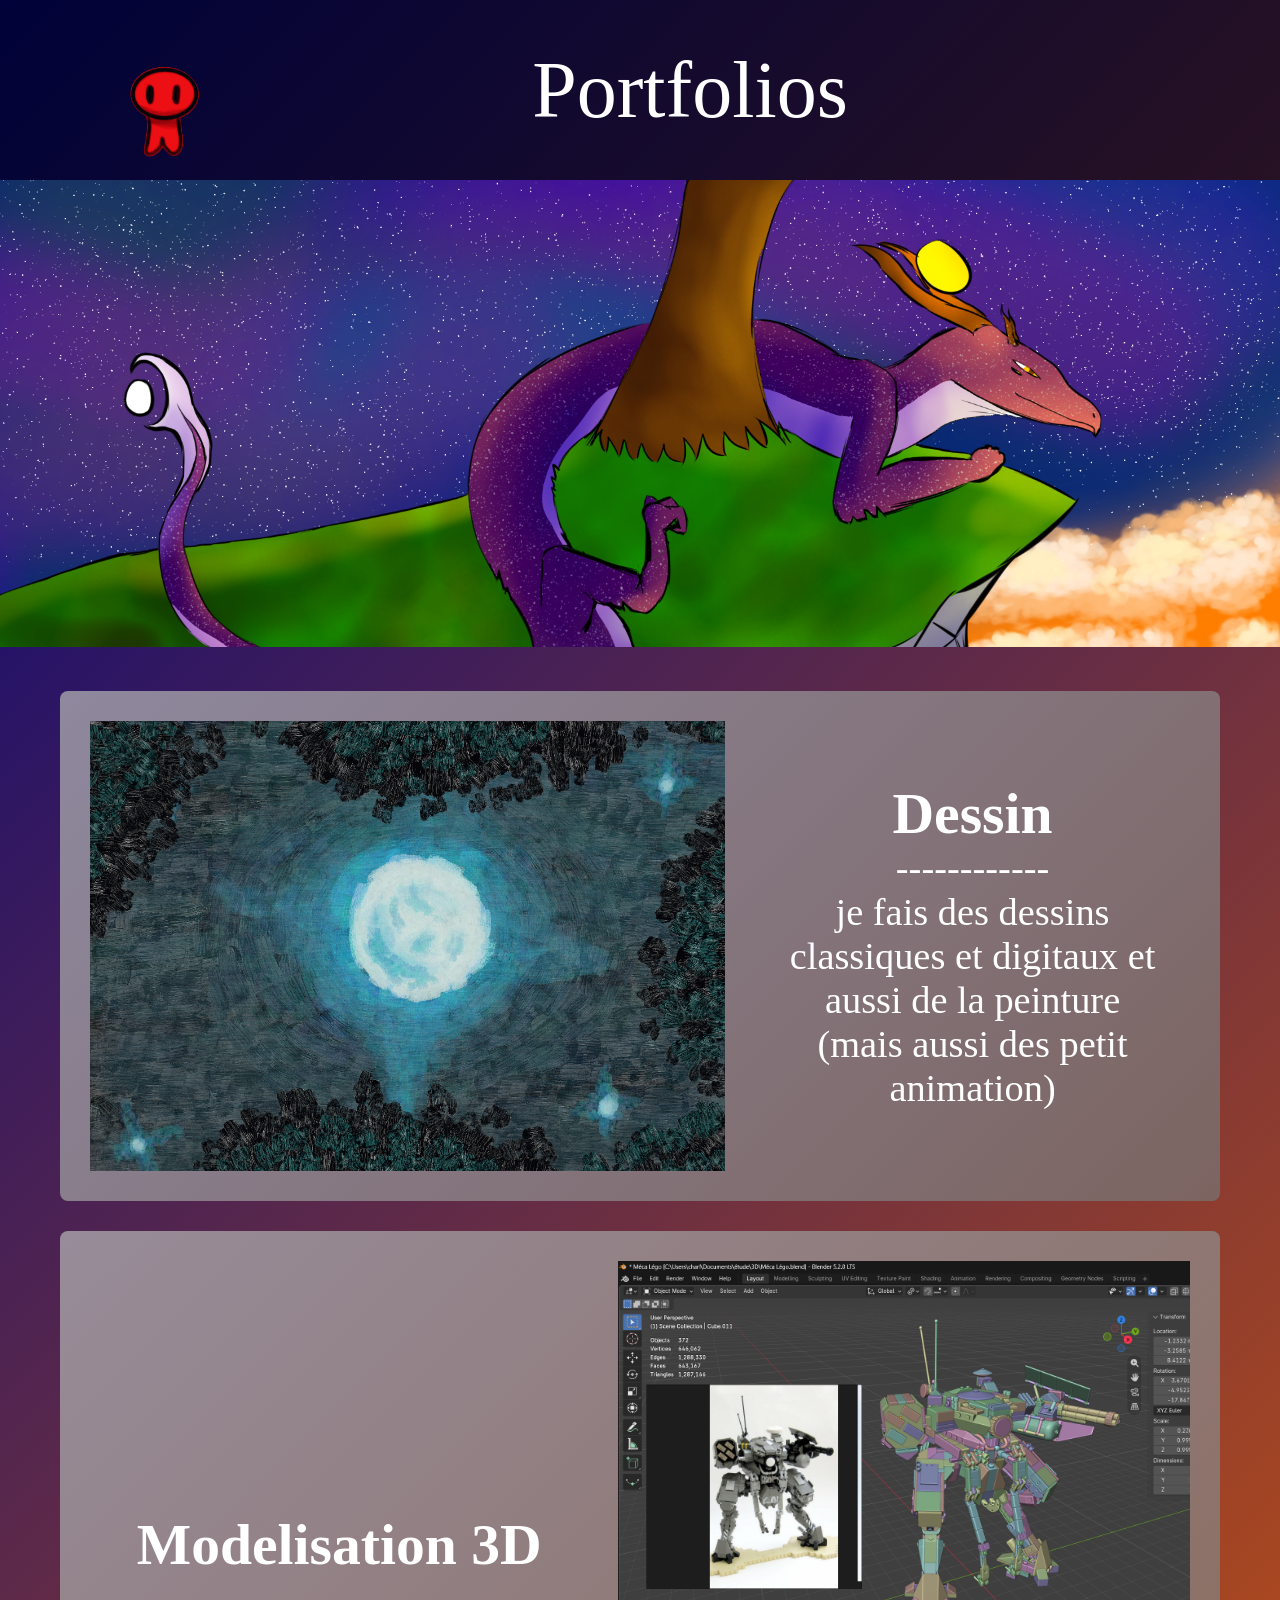
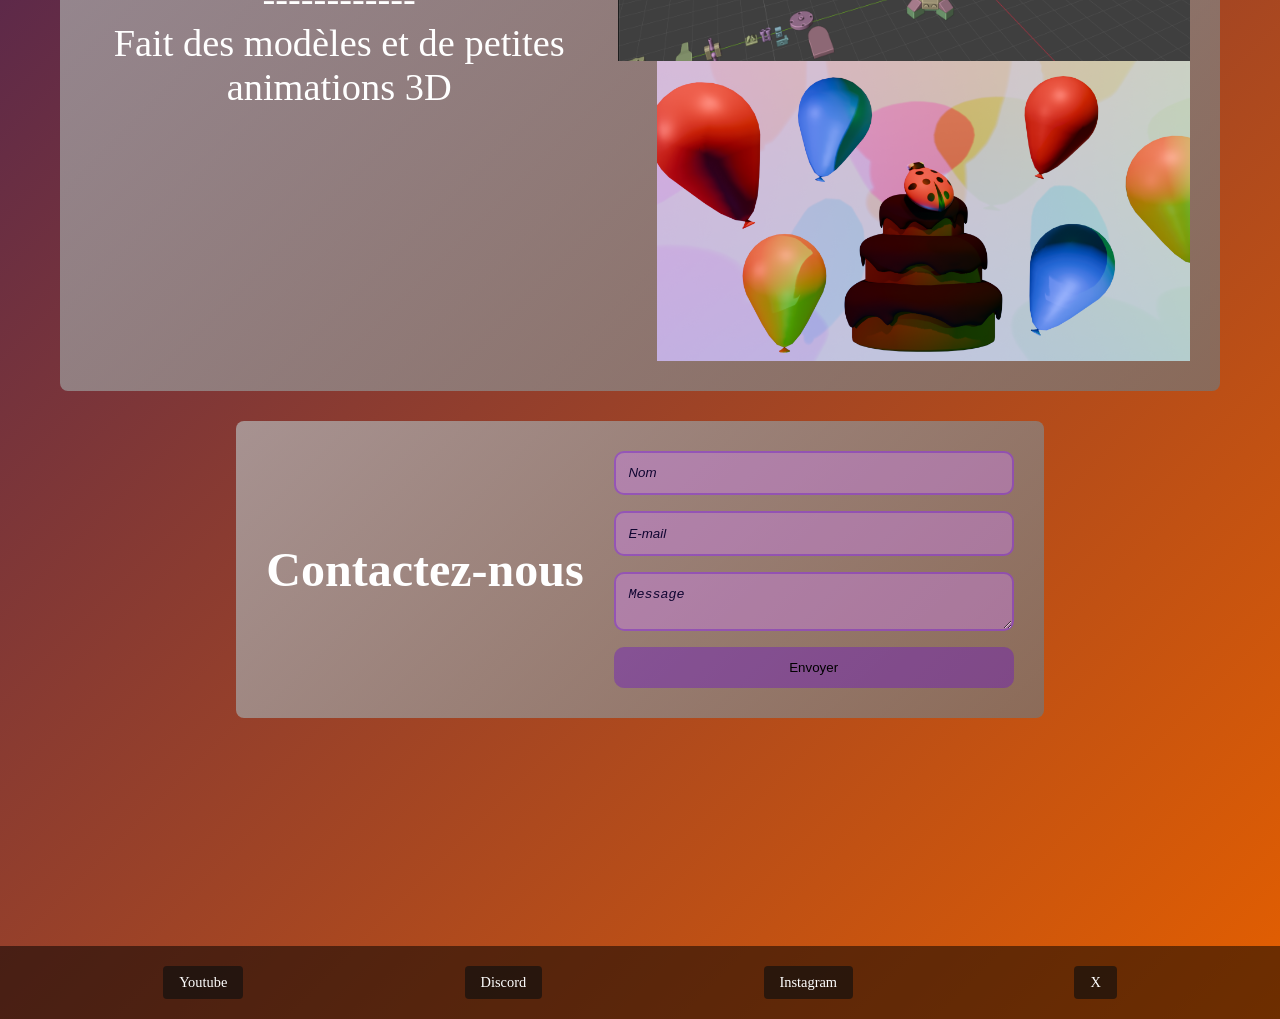
==== index.html @ e3217dac "Add files via upload" ====
<!DOCTYPE html>
<html lang="fr">

<head>
    <meta charset="UTF-8">
    <meta name="viewport" content="width=device-width, initial-scale=1.0">
    <link rel="stylesheet" href="style.css">
    <title>Portfolios</title>
</head>

<body>
    <!-- Tout votre HTML doit se trouver après cette ligne -->
     
    <!-- ==================================================
            BANDO
        ==================================================-->
    <header>
        <div class="bando">
            <img src="Image/petit_dance.gif" id="gif">
            <h1>Portfolios</h1>
        </div>
    </header>

    <main>
        <!-- ==================================================
                IMAGE D'ACCUEIL
             ==================================================-->
        <section class="accueil">
            <div class="accueil-image">
                <img src="Image/Grand_image.png" alt="Image principale">
            </div>
            
        </section>

        <!-- ==================================================
                DESSIN
             ==================================================-->

        <section class="content-section">
            <div class="content-block">
                <div class="Image_selecte_1">
                    <img src="Image/interpretation_La_Nuit_étoilée.png" id="dessin_digital">
                </div>

                <div class="text-box">
                    <h2>Dessin</h2>
                    <a>------------</a>
                    <p>je fais des dessins classiques et digitaux et aussi de la peinture</p>
                    <p2>(mais aussi des petit animation)</p2>
                </div>
            </div>
        </section>

        <!-- ==================================================
                    3D
             ==================================================-->

        <section class="content-section">
            <div class="content-block reverse">
                <!-- Cadre pour l'image 2 -->
                
                <div class="Image_selecte_2">
                    <img src="Image/meca_3D.png" id="Image_3D_1">
                    <img src="Image/image_3D.png" id="Image_3D_2">
                </div>

                <div class="text-box">
                    <h2>Modelisation 3D</h2>
                    <a>------------</a>
                    <p>Fait des modèles et de petites animations 3D</p>
                </div>
                
            </div>
        </section>

        <!-- ==================================================
                    FORMULAIRE
             ==================================================-->
        <section class="section-contact">
            <div class="content-block">
                <h2 class="contact-title mb-2">Contactez-nous</h2>

                <form class="contact-form" action="" novalidate>

                    <input id="nom-input" type="text" placeholder="Nom">
                    <p class="nom-error hidden">Remplissez le nom</p>

                    <input id="email-input" type="email" placeholder="E-mail">
                    <p class="email-error hidden">Remplissez l'email</p>
            
                    <textarea id="message" placeholder="Message"></textarea>
                    <p class="message-error hidden">Remplissez le message</p>
            
                    <input id="button-submit" type="submit" value="Envoyer">
                    <p class="form-success hidden">Message bien envoyé !</p>

                    <p class="message-cacher hidden">Il y a un bouton cacher :)</p>
            </div>
        </section>
        
    </main>

    <a href="bouton.html" class="bouton-invisible">:)</a>
    <!-- ==================================================
            PIEND
        ==================================================-->
    <footer>

        <div class="deso hidden">
            <m>Désolée je n'est pas mis de réseau</m>
        </div>


        <div class="footer-container">
            <a href="#" class="reseau-lien">Youtube</a>
            <a href="#" class="reseau-lien">Discord</a>
            <a href="#" class="reseau-lien">Instagram</a>
            <a href="#" class="reseau-lien">X</a>
        </div>

    </footer>
    
    <!-- Ne rien écrire ni modifier en dessous de cette ligne -->
    <script src="javascript.js"></script>
</body>
</html>
---- style.css ----
/* Global reset basique : */
/* Pour garantir une apparence homogène entre différents navigateurs */
* {
    box-sizing: border-box;
    margin: 0;
    padding: 0;
}

/* Tout votre code CSS doit se trouver en dessous de cette ligne */


body {
    /*degrader*/
    background: linear-gradient(135deg, #00047c, #e45f00);
    margin: 0;
    color: #ffffff;
    width: 100%;
    min-height: 100vh;
    display: flex;
    flex-direction: column;
}

main {
    flex: 1;
    width: 100%;
}

/* =========================================
   BANDO
   ========================================= */

header {
    width: 100%;
    background-color: #0000008a;
    padding: 15px 0;
}

.bando {
    max-width: 1200px;
    margin: 0 auto;
    padding: 0 20px;
    display: flex;
    align-items: center;
    #gif{
        height: 150px;
    }
}

/* Cadre du Logo */



header h1 {
    flex-grow: 1;
    text-align: center;
    font-size: 5rem;
    font-weight: normal;
    margin-right: 100px;
}

/* =========================================
   ACCUEIL
   ========================================= */

.accueil {
    
    margin-bottom: 40px;
    position: relative;
    overflow: hidden;
}

.accueil-image{
    width: 100%;
    height: 100%;           
    object-fit: fill;
    img {
        width: 100%;
        height: 100%;
        object-fit: fill;
    }
}

/* Modification : object-fit: fill pour occuper tout l'emplacement */


/* =========================================
   3. SECTIONS CONTENU (IMAGE + PARAGRAPHE)
   ========================================= */
   
.content-section {
    width: 100%;
    max-width: 1200px;
    margin: 0 auto 30px auto;
    padding: 0 20px;
}

.content-block {
    background: linear-gradient(135deg, #b4b4b4b9, #757575b6);
    padding: 30px;
    border-radius: 8px;
    display: flex;
    align-items: center;
    justify-content: space-between;
    gap: 30px;
}

.content-block.reverse {
    flex-direction: row-reverse;
}

/* Cadre des images de présentation */

.Image_selecte_1 {
    display: flex;
    flex-direction: column; /* Empile les images les unes sous les autres */
    align-items: flex-end;  /* Aligne les images empilées tout à droite */
    
    #dessin_digital {
        height: 450px;
    }

}



.Image_selecte_2 {
    display: flex;
    flex-direction: column; /* Empile les images les unes sous les autres */
    align-items: flex-end;  /* Aligne les images empilées tout à droite */
    
    #Image_3D_1 {
        height: 400px;
    }
    #Image_3D_2 {
        height: 300px;
    }
}

.text-box {
    flex: 2;
    font-size: 2.4rem;
    text-align: center;
}



/* =========================================
   4. FORMULAIRE DE CONTACT
   ========================================= */

.section-contact {
    max-width: 64rem;
    margin: auto;
    margin-bottom: 10rem;
    display: flex;
    flex-direction: column;
    align-items: center;
}

.contact-title {
    font-size: 3rem;
}

.hidden {
    display: none;
}

.contact-form {
    display: flex;
    flex-direction: column;
    gap: 1rem;
    width: 25rem;

    input,
    textarea {
        border: 2px solid #6a11c964;
        border-radius: 10px;
        padding: 0.8rem;
        background-color: #d285f565;
    }

    input::placeholder,
    textarea::placeholder {
        color: #100531;
        font-style: italic;
    }

    #button-submit {
        background-color: #6a11c964;
        border: none;
    }
    #button-submit:hover {
        background-color: #6a11c911;
        cursor: pointer;          /* Transforme le curseur en petite main */
    }   
}

/* FORMULAIRE ***** */

.nom-error,
.email-error,
.message-error {
    color: #bc0a0a;
    
}

.form-success,
.message-cacher{
    font-family: Rajdhani;
    font-size: 2rem;
    font-weight: bold;
    text-align: center;
    color: #24003a;
}

/* =========================================
   5.BOUTON INVISIBLE
   ========================================= */
.bouton-invisible {
    display: inline-block; 
    padding: 25px 50px;
    color: transparent;     
    background: transparent; 
    border: none;           
    text-decoration: none; 
    cursor: pointer;       
}

/* =========================================
   6. PIED DE LA PAGE
   ========================================= */

footer {
    width: 100%;
    background-color: #00000084;
    padding: 20px 0;
    margin-top: auto;
}

.footer-container {
    max-width: 1200px;
    margin: 0 auto;
    padding: 0 20px;
    display: flex;
    justify-content: space-around;
    align-items: center;
    flex-wrap: wrap;
    gap: 15px;
}

footer a {
    color: #ffffff;
    text-decoration: none;
    font-size: 0.9rem;
    background-color: #0f0f0fa5;
    padding: 8px 16px;
    border-radius: 4px;
    border:none;
    
}

footer a:hover{
        background-color: #969caa;
    }
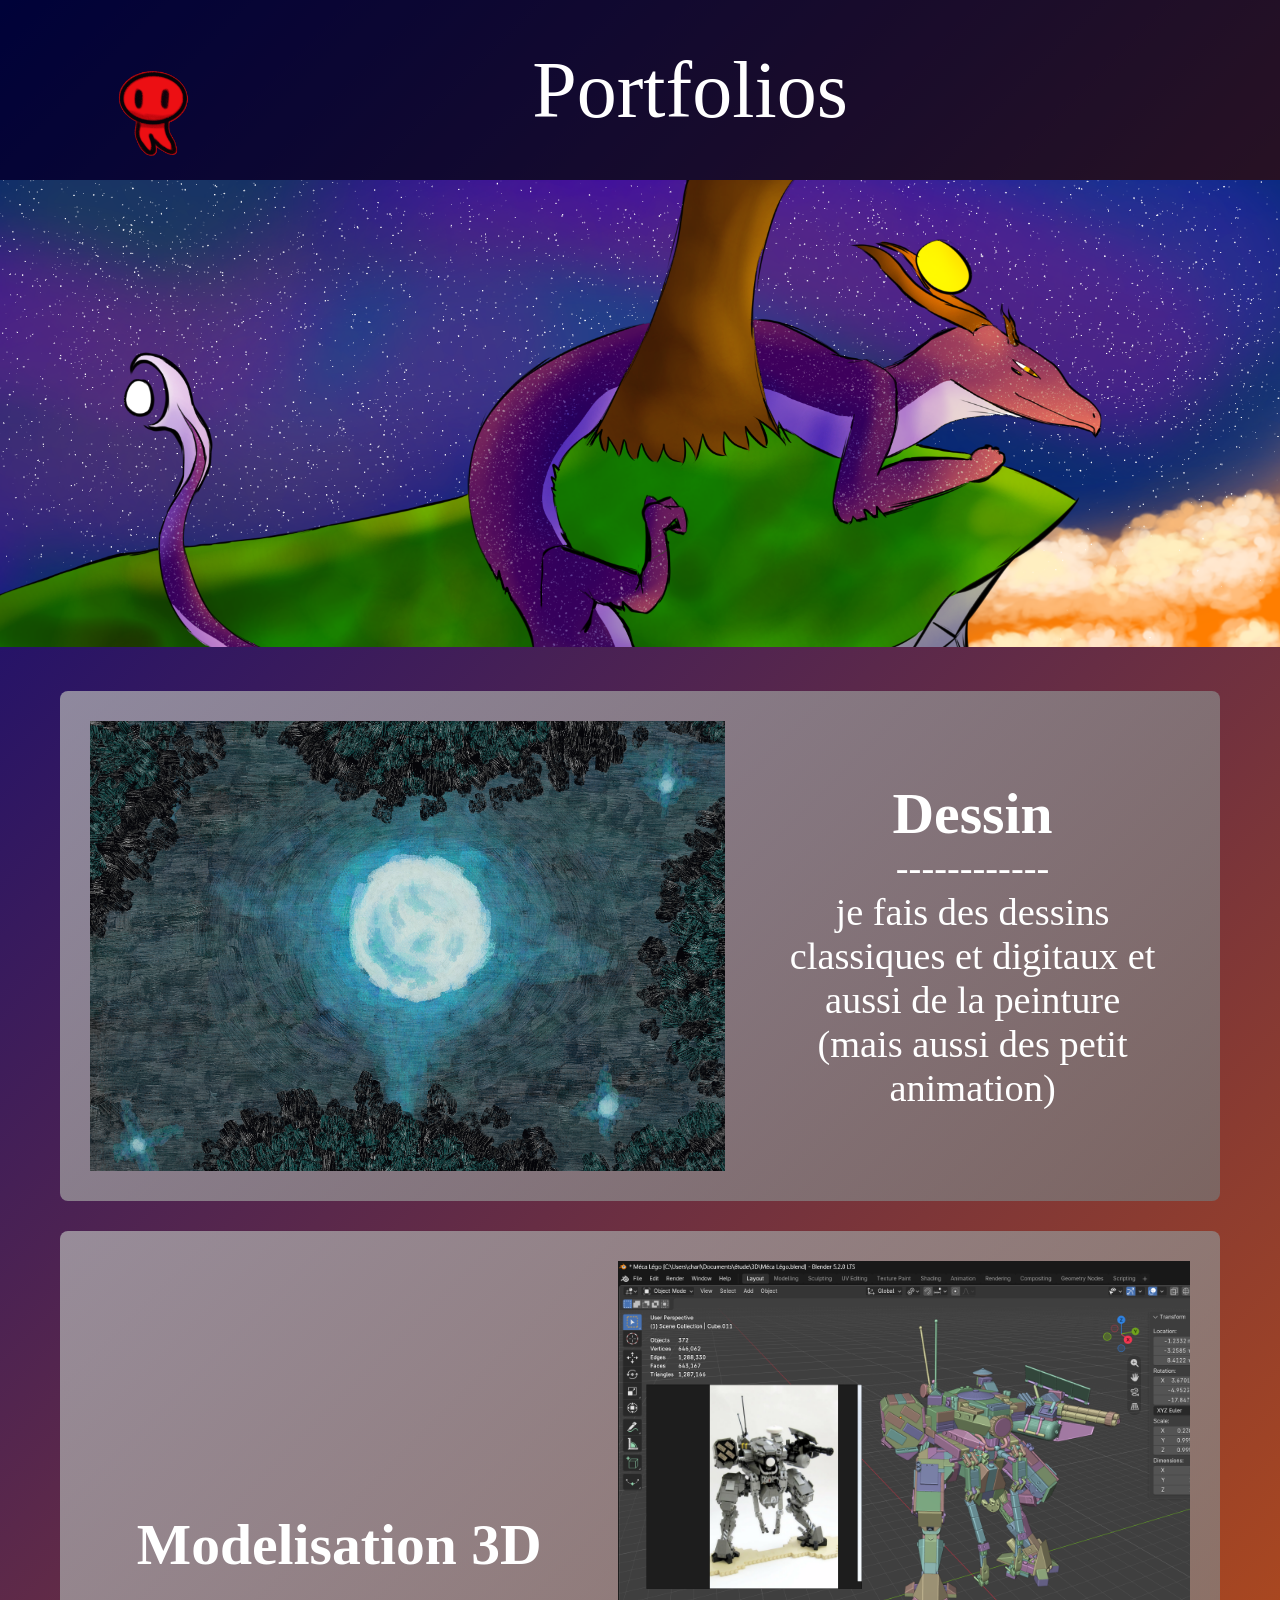
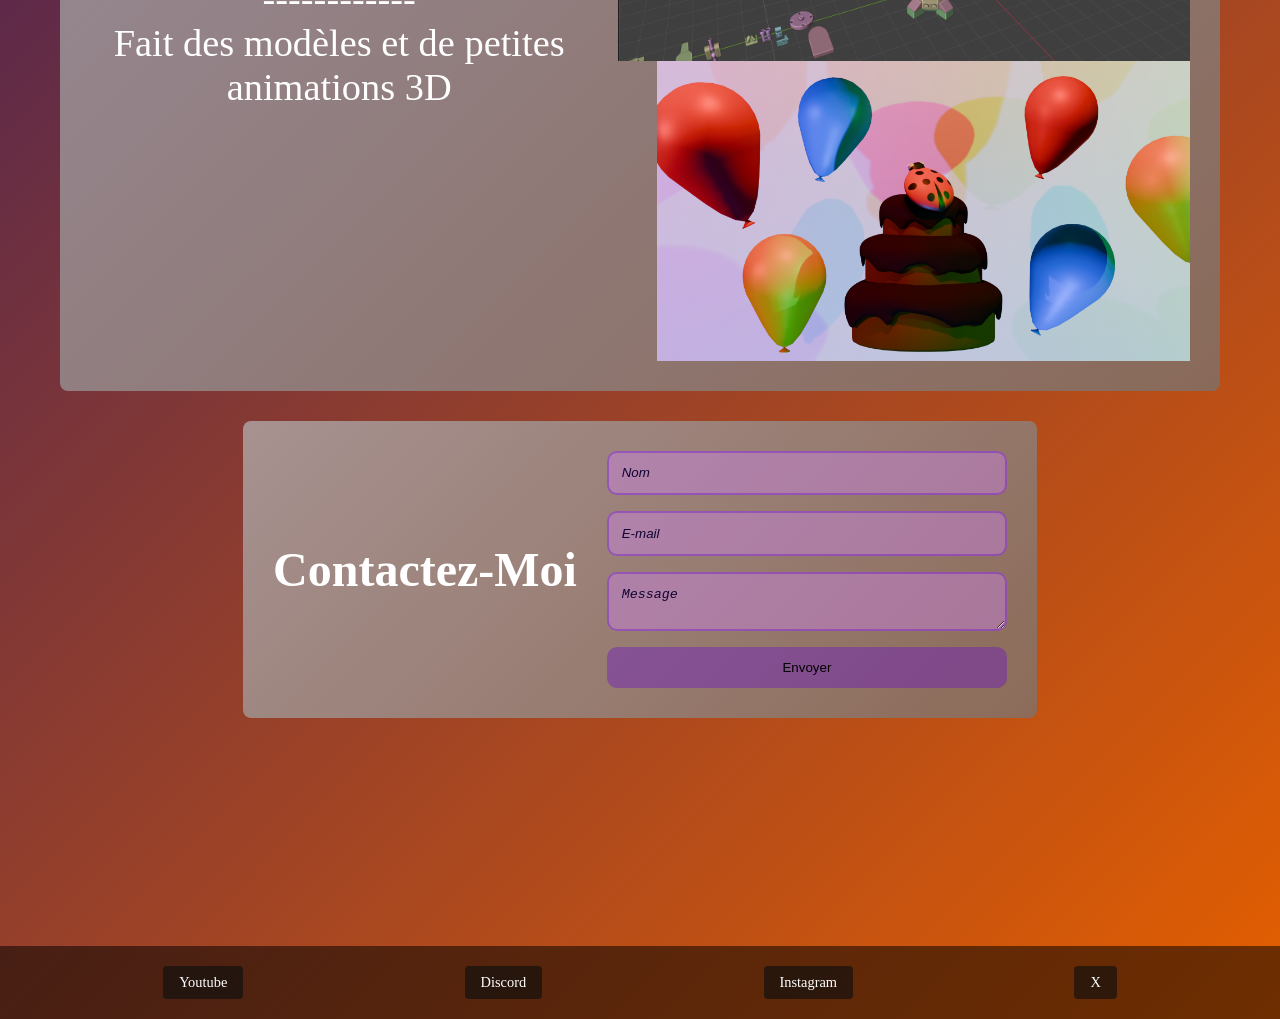
==== commit 3790ed6d: "Update index.html" ====
--- a/index.html
+++ b/index.html
@@ -78,7 +78,7 @@
              ==================================================-->
         <section class="section-contact">
             <div class="content-block">
-                <h2 class="contact-title mb-2">Contactez-nous</h2>
+                <h2 class="contact-title mb-2">Contactez-Moi</h2>
 
                 <form class="contact-form" action="" novalidate>
 
@@ -123,4 +123,4 @@
     <!-- Ne rien écrire ni modifier en dessous de cette ligne -->
     <script src="javascript.js"></script>
 </body>
-</html>+</html>
